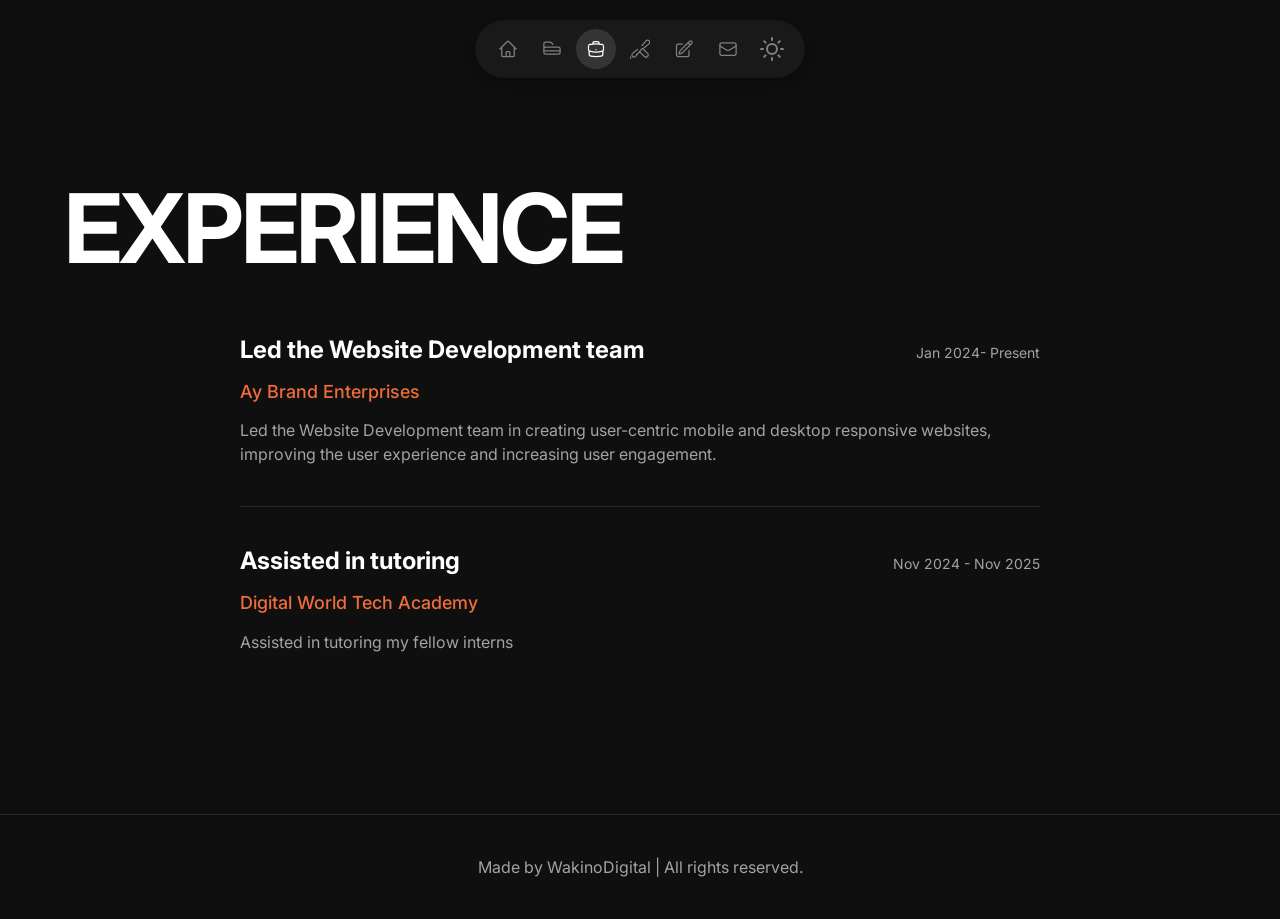
==== experience.html @ 769f35ee "version 1" ====
<!DOCTYPE html>
<html lang="en">
<head>
    <meta charset="UTF-8">
    <meta name="viewport" content="width=device-width, initial-scale=1.0">
    <title>Experience | Abdulwakeel Jimoh</title>
    <meta name="description" content="Experience of Abdulwakeel Jimoh">
    <link rel="preconnect" href="https://fonts.googleapis.com">
    <link rel="preconnect" href="https://fonts.gstatic.com" crossorigin>
    <link href="https://fonts.googleapis.com/css2?family=Inter:wght@400;500;700&display=swap" rel="stylesheet">
    <link rel="stylesheet" href="style.css">
</head>
<body>
    <!-- Preloader -->
    <div id="preloader" class="preloader">
        <div class="loader-counter" data-count="0" style="--progress: 0%">0%</div>
    </div>
    <!-- Pill Icon Navbar -->
    <header class="header">
        <nav class="nav-pill">
            <a href="index.html" class="nav-icon" aria-label="Home" title="Home">
                <svg xmlns="http://www.w3.org/2000/svg" width="20" height="20" fill="none" viewBox="0 0 24 24" stroke="currentColor" stroke-width="1.5"><path stroke-linecap="round" stroke-linejoin="round" d="m2.25 12 8.954-8.955c.44-.439 1.152-.439 1.591 0L21.75 12M4.5 9.75v10.125c0 .621.504 1.125 1.125 1.125H9.75v-4.875c0-.621.504-1.125 1.125-1.125h2.25c.621 0 1.125.504 1.125 1.125V21h4.125c.621 0 1.125-.504 1.125-1.125V9.75M8.25 21h8.25"/></svg>
            </a>
            <a href="projects.html" class="nav-icon" aria-label="Projects" title="Projects">
                <svg xmlns="http://www.w3.org/2000/svg" width="20" height="20" fill="none" viewBox="0 0 24 24" stroke="currentColor" stroke-width="1.5"><path stroke-linecap="round" stroke-linejoin="round" d="M2.25 12.75V12A2.25 2.25 0 0 1 4.5 9.75h15A2.25 2.25 0 0 1 21.75 12v.75m-8.69-6.44-2.12-2.12a1.5 1.5 0 0 0-1.061-.44H4.5A2.25 2.25 0 0 0 2.25 6v8.25m19.5 0v1.5a2.25 2.25 0 0 1-2.25 2.25h-15a2.25 2.25 0 0 1-2.25-2.25v-1.5m19.5 0h-19.5"/></svg>
            </a>
            <a href="experience.html" class="nav-icon active" aria-label="Experience" title="Experience">
                <svg xmlns="http://www.w3.org/2000/svg" width="20" height="20" fill="none" viewBox="0 0 24 24" stroke="currentColor" stroke-width="1.5"><path stroke-linecap="round" stroke-linejoin="round" d="M20.25 14.15v4.25c0 1.094-.787 2.036-1.872 2.18-2.087.277-4.216.42-6.378.42s-4.291-.143-6.378-.42c-1.085-.144-1.872-1.086-1.872-2.18v-4.25m16.5 0a2.18 2.18 0 0 0 .75-1.661V8.706c0-1.081-.768-2.015-1.837-2.175a48.114 48.114 0 0 0-3.413-.387m4.5 8.006c-.194.165-.42.295-.673.38A23.978 23.978 0 0 1 12 15.75c-2.648 0-5.195-.429-7.577-1.22a2.016 2.016 0 0 1-.673-.38m0 0A2.18 2.18 0 0 1 3 12.489V8.706c0-1.081.768-2.015 1.837-2.175a48.111 48.111 0 0 1 3.413-.387m7.5 0V5.25A2.25 2.25 0 0 0 13.5 3h-3a2.25 2.25 0 0 0-2.25 2.25v.894m7.5 0a48.667 48.667 0 0 0-7.5 0M12 12.75h.008v.008H12v-.008Z"/></svg>
            </a>
            <a href="tools.html" class="nav-icon" aria-label="Tools" title="Tools">
                <svg xmlns="http://www.w3.org/2000/svg" width="20" height="20" fill="none" viewBox="0 0 24 24" stroke="currentColor" stroke-width="1.5"><path stroke-linecap="round" stroke-linejoin="round" d="M11.42 15.17 17.25 21A2.652 2.652 0 0 0 21 17.25l-5.877-5.877M11.42 15.17l2.496-3.03c.317-.384.74-.626 1.208-.766M11.42 15.17l-4.655 5.653a2.548 2.548 0 1 1-3.586-3.586l5.654-4.654m5.65-4.65 4.654-5.654a2.548 2.548 0 1 1 3.586 3.586l-5.653 4.655m-5.65 4.65-2.496 3.03c-.317.384-.74.626-1.208.766m-7.71 5.27a2.548 2.548 0 1 1-3.586-3.586 2.548 2.548 0 0 1 3.586 3.586Z"/></svg>
            </a>
            <a href="thoughts.html" class="nav-icon" aria-label="Thoughts" title="Thoughts">
                <svg xmlns="http://www.w3.org/2000/svg" width="20" height="20" fill="none" viewBox="0 0 24 24" stroke="currentColor" stroke-width="1.5"><path stroke-linecap="round" stroke-linejoin="round" d="m16.862 4.487 1.687-1.688a1.875 1.875 0 1 1 2.652 2.652L10.582 16.07a4.5 4.5 0 0 1-1.897 1.13L6 18l.8-2.685a4.5 4.5 0 0 1 1.13-1.897l8.932-8.931Zm0 0L19.5 7.125M18 14v4.75A2.25 2.25 0 0 1 15.75 21H5.25A2.25 2.25 0 0 1 3 18.75V8.25A2.25 2.25 0 0 1 5.25 6H10"/></svg>
            </a>
            <a href="contact.html" class="nav-icon" aria-label="Contact" title="Contact">
                <svg xmlns="http://www.w3.org/2000/svg" width="20" height="20" fill="none" viewBox="0 0 24 24" stroke="currentColor" stroke-width="1.5"><path stroke-linecap="round" stroke-linejoin="round" d="M21.75 6.75v10.5a2.25 2.25 0 0 1-2.25 2.25h-15a2.25 2.25 0 0 1-2.25-2.25V6.75m19.5 0A2.25 2.25 0 0 0 19.5 4.5h-15a2.25 2.25 0 0 0-2.25 2.25m19.5 0v.243a2.25 2.25 0 0 1-1.07 1.916l-7.5 4.615a2.25 2.25 0 0 1-2.36 0L3.32 8.91a2.25 2.25 0 0 1-1.07-1.916V6.75"/></svg>
            </a>
            <button id="themeToggle" class="nav-icon theme-toggle" aria-label="Toggle Theme" style="background: transparent; border: none; cursor: pointer; padding: 0;">
                <svg id="themeIcon" xmlns="http://www.w3.org/2000/svg" width="24" height="24" viewBox="0 0 24 24" fill="none" stroke="currentColor" stroke-width="2" stroke-linecap="round" stroke-linejoin="round">
                    <circle cx="12" cy="12" r="5"></circle>
                    <line x1="12" y1="1" x2="12" y2="3"></line>
                    <line x1="12" y1="21" x2="12" y2="23"></line>
                    <line x1="4.22" y1="4.22" x2="5.64" y2="5.64"></line>
                    <line x1="18.36" y1="18.36" x2="19.78" y2="19.78"></line>
                    <line x1="1" y1="12" x2="3" y2="12"></line>
                    <line x1="21" y1="12" x2="23" y2="12"></line>
                    <line x1="4.22" y1="19.78" x2="5.64" y2="18.36"></line>
                    <line x1="18.36" y1="5.64" x2="19.78" y2="4.22"></line>
                </svg>
            </button>
        </nav>
    </header>

    <main>
        <!-- Experience Section -->
        <section id="experience" class="experience section page-top animate-on-scroll">
            <div class="container">
                <h2 class="section-title">Experience</h2>
                <div class="experience-list">
                    <div class="experience-item">
                        <div class="experience-header">
                            <h3 class="experience-role">Led the Website Development team</h3>
                            <span class="experience-date">Jan 2024- Present</span>
                        </div>
                        <h4 class="experience-company">Ay Brand Enterprises</h4>
                        <p class="experience-desc">Led the Website Development team in creating user-centric mobile and desktop responsive websites, improving the user experience and increasing user engagement.</p>
                    </div>

                    <div class="experience-item">
                        <div class="experience-header">
                            <h3 class="experience-role">Assisted in tutoring</h3>
                            <span class="experience-date">Nov 2024 - Nov 2025</span>
                        </div>
                        <h4 class="experience-company">Digital World Tech Academy</h4>
                        <p class="experience-desc">Assisted in tutoring my fellow interns</p>
                    </div>
                </div>
            </div>
        </section>
    </main>

    <footer class="footer">
        <div class="container footer-container">
            <p>Made by WakinoDigital | All rights reserved.</p>
        </div>
    </footer>

    <script src="script.js"></script>
</body>
</html>
---- style.css ----
/* 
  CSS Variables Setup
  Background: #0F0F0F
  Card Background: #F2F2F2 / #262626
  Text (Primary): var(--text-primary)FFF
  Text (Secondary): #A3A3A3
  Borders: #262626
  Button Background: #EE6D3A
*/

:root {
    --bg-color: #0F0F0F;
    --text-primary: #FFFFFF;
    --text-secondary: #A3A3A3;
    --card-bg-light: #F2F2F2;
    --card-bg-dark: #1A1A1A;
    --border-color: #262626;
    --border-hover: #333333;
    --accent-color: #EE6D3A;
    --accent-hover: #f1875c;
    --glass-bg: rgba(255, 255, 255, 0.1);
    --glass-border: rgba(255, 255, 255, 0.08);
    --stroke-color: rgba(255, 255, 255, 0.3);
    --font-sans: 'Inter', sans-serif;
    --transition: all 0.3s ease;
}

[data-theme="light"] {
    --bg-color: #FAFAFA;
    --text-primary: #111827;
    --text-secondary: #6B7280;
    --card-bg-light: #FFFFFF;
    --card-bg-dark: #FFFFFF;
    --border-color: #E5E7EB;
    --border-hover: #D1D5DB;
    --glass-bg: rgba(0, 0, 0, 0.05);
    --glass-border: rgba(0, 0, 0, 0.08);
    --stroke-color: rgba(0, 0, 0, 0.3);
}

/* Reset & Global */
* {
    margin: 0;
    padding: 0;
    box-sizing: border-box;
}

html {
    scroll-behavior: smooth;
}

body {
    background-color: var(--bg-color);
    color: var(--text-primary);
    font-family: var(--font-sans);
    line-height: 1.5;
    font-size: 16px;
    font-weight: 400;
    overflow-x: hidden;
}

h1, h2, h3, h4, h5, h6 {
    font-weight: 700;
    line-height: 1.2;
    color: var(--text-primary);
}

a {
    color: inherit;
    text-decoration: none;
    transition: var(--transition);
}

ul {
    list-style: none;
}

.container {
    max-width: 1200px;
    margin: 0 auto;
    padding: 0 24px;
}

.section {
    padding-top: 120px;
    padding-bottom: 120px;
}

.section-title {
    font-size: clamp(3rem, 8vw, 6rem);
    font-weight: 700;
    color: var(--text-primary);
    letter-spacing: -0.03em;
    line-height: 1;
    margin-bottom: 60px;
    text-transform: uppercase;
}

/* Buttons */
.btn {
    display: inline-flex;
    align-items: center;
    justify-content: center;
    padding: 12px 24px;
    border-radius: 8px;
    font-weight: 500;
    cursor: pointer;
    transition: var(--transition);
    border: none;
    font-family: var(--font-sans);
    font-size: 1rem;
}

.btn-primary {
    background-color: var(--accent-color);
    color: var(--text-primary);
}

.btn-primary:hover {
    background-color: var(--accent-hover);
}

/* Header – Pill Nav */
.header {
    position: fixed;
    top: 0;
    left: 0;
    width: 100%;
    z-index: 100;
    display: flex;
    justify-content: center;
    padding: 20px 0;
    pointer-events: none; /* Let clicks pass through to page */
}

.nav-pill {
    display: flex;
    align-items: center;
    gap: 4px;
    background-color: rgba(28, 28, 28, 0.85);
    backdrop-filter: blur(12px);
    -webkit-backdrop-filter: blur(12px);
    border: 1px solid rgba(0, 0, 0, 0.08);
    border-radius: 50px;
    padding: 8px 12px;
    pointer-events: all; /* Re-enable clicks on the pill */
    box-shadow: 0 4px 24px rgba(0, 0, 0, 0.4);
}

.nav-icon {
    display: flex;
    align-items: center;
    justify-content: center;
    width: 40px;
    height: 40px;
    border-radius: 50%;
    color: rgba(255, 255, 255, 0.45);
    transition: color 0.2s ease, background-color 0.2s ease;
    position: relative;
}

.nav-icon::after {
    content: attr(aria-label);
    position: absolute;
    top: 100%;
    left: 50%;
    transform: translateX(-50%) translateY(4px) scale(0.95);
    background-color: var(--card-bg-dark);
    color: var(--text-primary);
    font-size: 0.75rem;
    font-weight: 500;
    padding: 6px 12px;
    border-radius: 8px;
    white-space: nowrap;
    opacity: 0;
    visibility: hidden;
    transition: all 0.2s cubic-bezier(0.16, 1, 0.3, 1);
    pointer-events: none;
    border: 1px solid var(--border-color);
    box-shadow: 0 4px 12px rgba(0, 0, 0, 0.3);
    z-index: 10;
}

.nav-icon:hover::after {
    opacity: 1;
    visibility: visible;
    transform: translateX(-50%) translateY(12px) scale(1);
}

.nav-icon:hover {
    color: #FFFFFF;
    background-color: rgba(255, 255, 255, 0.1);
}

.nav-icon.active {
    color: #FFFFFF;
    background-color: rgba(255, 255, 255, 0.12);
}

/* Page Top Padding for Standalone Pages */
.page-top {
    padding-top: 180px;
}

/* Hero Section */
.hero {
    padding-top: 120px;
    padding-bottom: 0;
}

.hero-container {
    display: flex;
    align-items: stretch;
    gap: 60px;
    padding: 60px 24px;
    max-width: 1200px;
    margin: 0 auto;
}

/* Profile Card (Left) */
.profile-card {
    background: var(--text-primary);
    border-radius: 24px;
    padding: 28px;
    width: 300px;
    flex-shrink: 0;
    position: relative;
    text-align: center;
    color: var(--bg-color);
    overflow: visible;
}

.profile-deco-ring {
    position: absolute;
    top: -14px;
    left: -14px;
    width: 180px;
    height: 180px;
    border: 2.5px dashed var(--accent-color);
    border-radius: 50%;
    pointer-events: none;
    z-index: 0;
    /* Only show top-left arc */
    clip-path: polygon(0% 0%, 70% 0%, 70% 60%, 0% 60%);
}

.profile-photo-wrap {
    position: relative;
    z-index: 1;
    width: 100%;
    border-radius: 16px;
    overflow: hidden;
    margin-bottom: 20px;
    aspect-ratio: 3/4;
}

.profile-photo-wrap img {
    width: 100%;
    height: 100%;
    object-fit: cover;
    display: block;
}

.profile-name {
    font-size: 1.25rem;
    font-weight: 700;
    color: var(--bg-color);
    margin-bottom: 12px;
}

.profile-badge {
    display: inline-flex;
    align-items: center;
    justify-content: center;
    width: 40px;
    height: 40px;
    background-color: var(--accent-color);
    border-radius: 50%;
    margin: 0 auto 16px;
}

.profile-bio {
    font-size: 0.9rem;
    color: var(--bg-color);
    opacity: 0.7;
    line-height: 1.6;
    margin-bottom: 20px;
}

.profile-socials {
    display: flex;
    align-items: center;
    justify-content: center;
    gap: 16px;
}

.social-icon {
    display: flex;
    align-items: center;
    justify-content: center;
    color: var(--accent-color);
    transition: var(--transition);
}

.social-icon svg {
    width: 24px;
    height: 24px;
    transition: var(--transition);
}

.social-icon:hover {
    color: var(--accent-hover);
    transform: translateY(-3px);
}

/* Hero Right Content */
.hero-content {
    flex: 1;
    display: flex;
    flex-direction: column;
    justify-content: center;
    gap: 28px;
}

.hero-headline {
    line-height: 1;
}

.headline-solid {
    font-size: clamp(3.5rem, 8vw, 6.5rem);
    font-weight: 700;
    color: var(--text-primary);
    letter-spacing: -0.03em;
    line-height: 1;
    display: block;
}

.headline-outline {
    font-size: clamp(3.5rem, 8vw, 6.5rem);
    font-weight: 700;
    color: transparent;
    -webkit-text-stroke: 2px #444;
    letter-spacing: -0.03em;
    line-height: 1;
    display: block;
}

.hero-bio {
    font-size: 1.05rem;
    color: var(--text-secondary);
    max-width: 500px;
    line-height: 1.7;
}

/* Stats Row */
.stats-row {
    display: flex;
    gap: 48px;
    align-items: flex-start;
}


.stat-num {
    font-size: 3rem;
    font-weight: 700;
    color: var(--text-primary);
    line-height: 1;
    margin-bottom: 8px;
}

.stat-lbl {
    font-size: 0.75rem;
    color: var(--text-secondary);
    letter-spacing: 0.08em;
    text-transform: uppercase;
    line-height: 1.4;
}

/* Premium Tools Showcase (Home Page) */
.premium-tools {
    background-color: var(--bg-color);
    border-top: 1px solid var(--border-color);
    padding: 80px 0;
}

.premium-tools-container {
    display: grid;
    grid-template-columns: auto 1fr;
    gap: 60px;
    align-items: start;
}

.premium-tools-heading {
    line-height: 1;
    user-select: none;
}

.premium-label {
    font-size: clamp(3rem, 8vw, 6rem);
    font-weight: 700;
    color: var(--text-primary);
    letter-spacing: -0.03em;
    line-height: 1;
}

.tools-label {
    font-size: clamp(3rem, 8vw, 6rem);
    font-weight: 700;
    color: transparent;
    -webkit-text-stroke: 2px #333;
    letter-spacing: -0.03em;
    line-height: 1;
}

.premium-tools-grid {
    display: grid;
    grid-template-columns: repeat(2, 1fr);
    gap: 16px;
    align-content: start;
}

/* Projects */
.projects-grid {
    display: flex;
    flex-direction: column;
    gap: 60px;
}

.project-card {
    display: grid;
    grid-template-columns: 1fr 1fr;
    gap: 40px;
    background-color: var(--card-bg-dark);
    border: 1px solid var(--border-color);
    border-radius: 24px;
    overflow: hidden;
    transition: var(--transition);
}

.project-card:hover {
    border-color: var(--border-hover);
    transform: translateY(-5px);
}

.project-image {
    width: 100%;
    height: 100%;
    min-height: 320px;
}

.project-image img {
    width: 100%;
    height: 100%;
    object-fit: cover;
    display: block;
}

.project-info {
    padding: 60px 40px;
    display: flex;
    flex-direction: column;
    justify-content: center;
}

.project-title {
    font-size: 2rem;
    margin-bottom: 24px;
}

.project-desc {
    color: var(--text-secondary);
    font-size: 1.125rem;
}

/* Experience */
.experience-list {
    max-width: 800px;
    margin: 0 auto;
    display: flex;
    flex-direction: column;
    gap: 40px;
}

.experience-item {
    border-bottom: 1px solid var(--border-color);
    padding-bottom: 40px;
}

.experience-item:last-child {
    border-bottom: none;
}

.experience-header {
    display: flex;
    justify-content: space-between;
    align-items: baseline;
    margin-bottom: 16px;
}

.experience-role {
    font-size: 1.5rem;
}

.experience-date {
    color: var(--text-secondary);
    font-size: 0.875rem;
}

.experience-company {
    color: var(--accent-color);
    font-size: 1.125rem;
    margin-bottom: 16px;
    font-weight: 500;
}

.experience-desc {
    color: var(--text-secondary);
}

/* Tools */
.tools-grid {
    display: grid;
    grid-template-columns: repeat(3, 1fr);
    gap: 24px;
}

.tool-card {
    background-color: var(--card-bg-dark);
    border: 1px solid var(--border-color);
    padding: 28px 32px;
    border-radius: 16px;
    display: flex;
    align-items: center;
    gap: 20px;
    transition: var(--transition);
}

.tool-card:hover {
    border-color: var(--border-hover);
    transform: translateY(-5px);
}

.tool-icon {
    display: flex;
    align-items: center;
    justify-content: center;
    width: 56px;
    height: 56px;
    background-color: var(--bg-color);
    border: 1px solid var(--border-color);
    border-radius: 12px;
    flex-shrink: 0;
}

.tool-icon i {
    font-size: 2rem;
    line-height: 1;
}

.tool-icon--chatgpt {
    color: #10a37f;
}

.tool-name {
    font-size: 1.125rem;
    margin-bottom: 4px;
}

.tool-desc {
    color: var(--text-secondary);
    font-size: 0.875rem;
}

/* Blog */
.blog-list {
    display: flex;
    flex-direction: column;
    gap: 24px;
}

.blog-card {
    display: block;
    background-color: var(--card-bg-dark);
    border: 1px solid var(--border-color);
    padding: 40px;
    border-radius: 16px;
    transition: var(--transition);
}

.blog-card:hover {
    border-color: var(--border-hover);
    transform: translateX(10px);
}

.blog-meta {
    display: flex;
    gap: 16px;
    color: var(--accent-color);
    font-size: 0.875rem;
    margin-bottom: 16px;
}

.blog-title {
    font-size: 1.5rem;
    margin-bottom: 16px;
}

.blog-desc {
    color: var(--text-secondary);
}

/* Contact */
.contact-grid {
    display: grid;
    grid-template-columns: 1fr 1.5fr;
    gap: 60px;
    margin-top: 60px;
}

.contact-info {
    display: flex;
    flex-direction: column;
    gap: 32px;
    background-color: var(--card-bg-dark);
    padding: 40px;
    border-radius: 24px;
    border: 1px solid var(--border-color);
}

.info-item h3, .info-socials h3 {
    font-size: 1rem;
    color: var(--text-secondary);
    margin-bottom: 8px;
    font-weight: 500;
    text-transform: uppercase;
    letter-spacing: 0.05em;
}

.info-item p {
    font-size: 1.125rem;
    line-height: 1.6;
    color: var(--text-primary);
}

.info-item a {
    color: var(--text-primary);
    transition: var(--transition);
}

.info-item a:hover {
    color: var(--accent-color);
}

.info-socials .social-links {
    display: flex;
    gap: 16px;
}

.contact-form {
    background-color: var(--card-bg-dark);
    padding: 40px;
    border-radius: 24px;
    border: 1px solid var(--border-color);
}

.form-status-message {
    margin-top: 16px;
    padding: 12px 16px;
    border-radius: 8px;
    font-size: 0.95rem;
    font-weight: 500;
    display: none;
    text-align: center;
}

.form-status-message.success {
    display: block;
    background-color: rgba(34, 197, 94, 0.1);
    color: #4ade80;
    border: 1px solid rgba(34, 197, 94, 0.2);
}

.form-status-message.error {
    display: block;
    background-color: rgba(239, 68, 68, 0.1);
    color: #f87171;
    border: 1px solid rgba(239, 68, 68, 0.2);
}

.form-group {
    margin-bottom: 24px;
}

.form-group label {
    display: block;
    margin-bottom: 8px;
    font-weight: 500;
}

.form-group input,
.form-group select,
.form-group textarea {
    width: 100%;
    background-color: var(--bg-color);
    border: 1px solid var(--border-color);
    border-radius: 8px;
    padding: 16px;
    color: var(--text-primary);
    font-family: var(--font-sans);
    font-size: 1rem;
    transition: var(--transition);
}

.form-group input:focus,
.form-group select:focus,
.form-group textarea:focus {
    outline: none;
    border-color: var(--accent-color);
}

.submit-btn {
    width: 100%;
    padding: 16px;
    font-size: 1.125rem;
}

/* Footer */
.footer {
    border-top: 1px solid var(--border-color);
    padding: 40px 0;
    text-align: center;
    color: var(--text-secondary);
}

/* Animations */
.animate-on-scroll {
    opacity: 0;
    transform: translateY(20px);
    transition: opacity 0.6s ease-out, transform 0.6s ease-out;
}

.animate-on-scroll.is-visible {
    opacity: 1;
    transform: translateY(0);
}

/* Preloader */
.preloader {
    position: fixed;
    top: 0;
    left: 0;
    width: 100vw;
    height: 100vh;
    background-color: var(--bg-color);
    display: flex;
    align-items: center;
    justify-content: center;
    z-index: 9999;
    /* Smooth curtain slide up */
    transition: transform 1.2s cubic-bezier(0.77, 0, 0.175, 1);
}

.preloader-hidden {
    transform: translateY(-100%);
}

.loader-counter {
    font-size: clamp(1.5rem, 4vw, 2.5rem);
    font-weight: 700;
    color: transparent;
    -webkit-text-stroke: 1px var(--stroke-color);
    position: relative;
    letter-spacing: -0.02em;
    font-family: 'Inter', sans-serif;
    /* Smoothly fade out the text as curtain lifts */
    transition: opacity 0.4s ease-out;
}

.preloader-hidden .loader-counter {
    opacity: 0;
}

/* Fill effect over the stroke */
.loader-counter::before {
    content: attr(data-count) '%';
    position: absolute;
    left: 0;
    top: 0;
    color: var(--text-primary);
    -webkit-text-stroke: 0px;
    width: var(--progress, 0%);
    overflow: hidden;
    white-space: nowrap;
    /* Match the font styles exactly */
    font-size: inherit;
    font-weight: inherit;
    letter-spacing: inherit;
    line-height: inherit;
}

/* Layout Utilities */
/* Responsive */
@media (max-width: 992px) {
    .hero-container {
        flex-direction: column;
    }

    .profile-card {
        width: 100%;
        max-width: 360px;
        margin: 0 auto;
    }

    .hero-content {
        align-items: center;
        text-align: center;
    }

    .hero-bio {
        margin: 0 auto;
    }

    .project-card {
        grid-template-columns: 1fr;
    }

    .project-image {
        min-height: 300px;
    }
}

@media (max-width: 768px) {
    .nav {
        display: none;
    }

    .headline-solid,
    .headline-outline {
        font-size: 2.8rem;
    }

    .stats-row {
        gap: 24px;
    }

    .stat-num {
        font-size: 2.2rem;
    }

    .premium-tools-container {
        grid-template-columns: 1fr;
        gap: 32px;
    }

    .premium-tools-grid {
        grid-template-columns: 1fr;
    }

    .tools-grid {
        grid-template-columns: 1fr;
    }
    
    .experience-header {
        flex-direction: column;
        gap: 8px;
    }

    .contact-grid {
        grid-template-columns: 1fr;
        gap: 40px;
    }
}
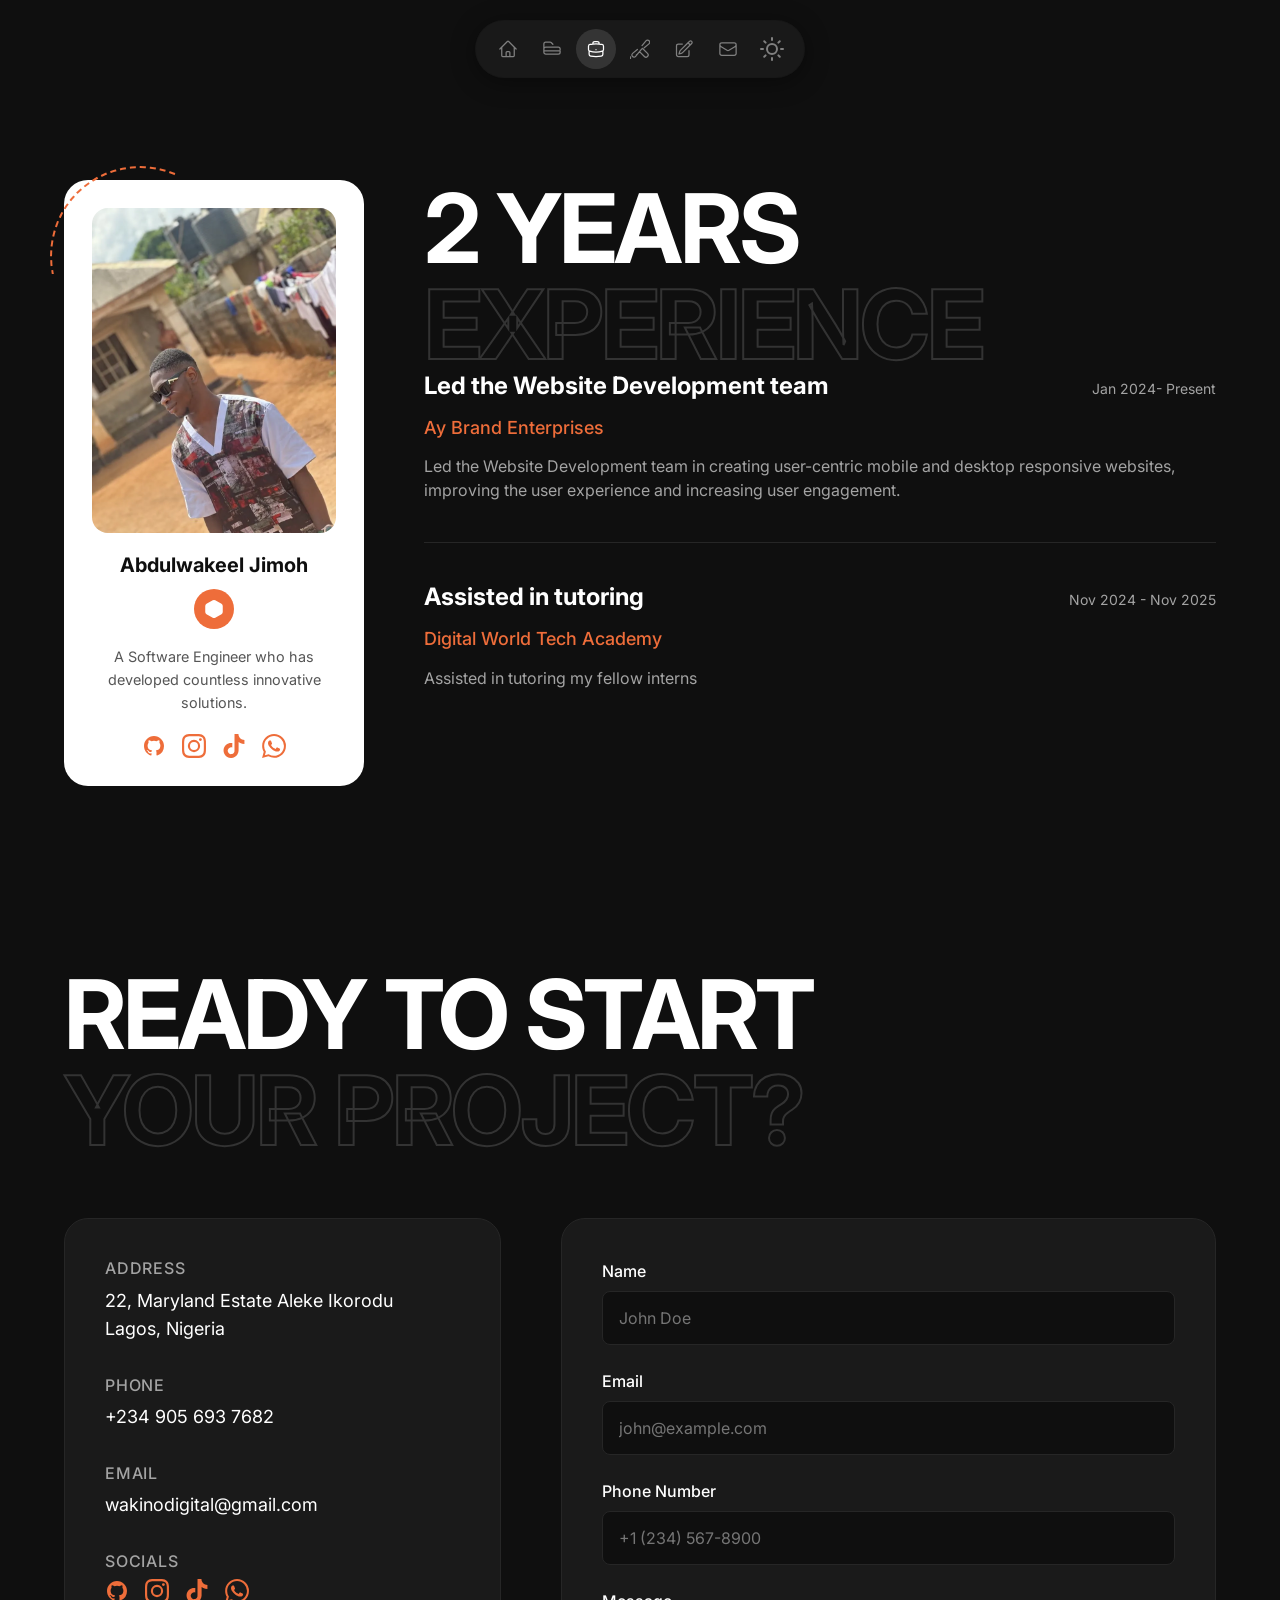
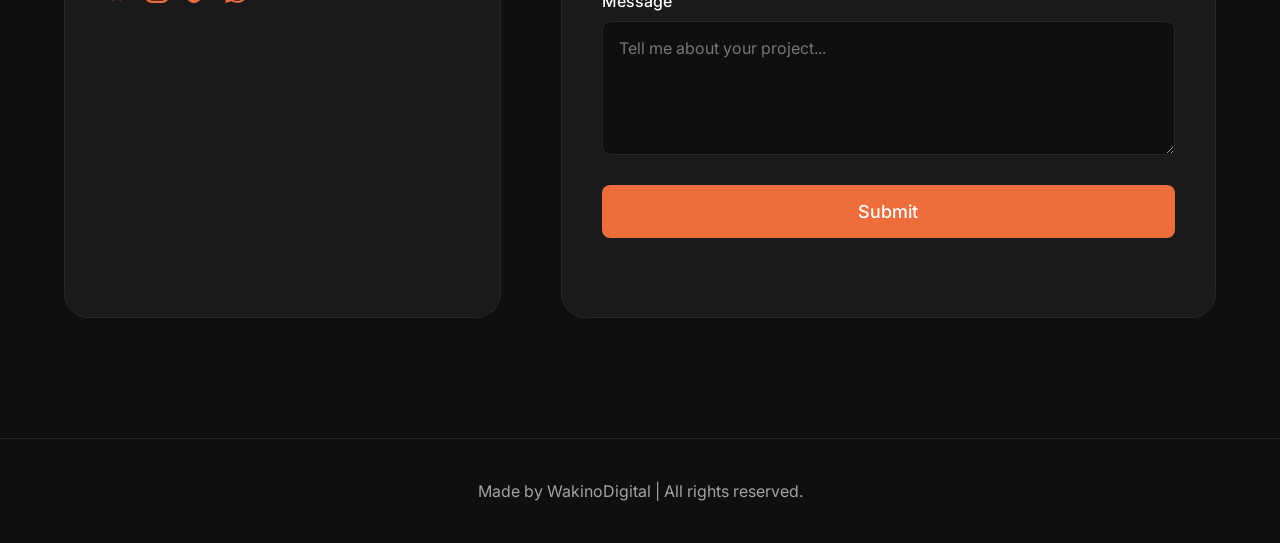
==== commit 348cd7fc: "refactor: implement consistent subpage layout with sidebar and update blog component structure" ====
--- a/experience.html
+++ b/experience.html
@@ -33,7 +33,7 @@
             <a href="thoughts.html" class="nav-icon" aria-label="Thoughts" title="Thoughts">
                 <svg xmlns="http://www.w3.org/2000/svg" width="20" height="20" fill="none" viewBox="0 0 24 24" stroke="currentColor" stroke-width="1.5"><path stroke-linecap="round" stroke-linejoin="round" d="m16.862 4.487 1.687-1.688a1.875 1.875 0 1 1 2.652 2.652L10.582 16.07a4.5 4.5 0 0 1-1.897 1.13L6 18l.8-2.685a4.5 4.5 0 0 1 1.13-1.897l8.932-8.931Zm0 0L19.5 7.125M18 14v4.75A2.25 2.25 0 0 1 15.75 21H5.25A2.25 2.25 0 0 1 3 18.75V8.25A2.25 2.25 0 0 1 5.25 6H10"/></svg>
             </a>
-            <a href="contact.html" class="nav-icon" aria-label="Contact" title="Contact">
+            <a href="#contact" class="nav-icon" aria-label="Contact" title="Contact">
                 <svg xmlns="http://www.w3.org/2000/svg" width="20" height="20" fill="none" viewBox="0 0 24 24" stroke="currentColor" stroke-width="1.5"><path stroke-linecap="round" stroke-linejoin="round" d="M21.75 6.75v10.5a2.25 2.25 0 0 1-2.25 2.25h-15a2.25 2.25 0 0 1-2.25-2.25V6.75m19.5 0A2.25 2.25 0 0 0 19.5 4.5h-15a2.25 2.25 0 0 0-2.25 2.25m19.5 0v.243a2.25 2.25 0 0 1-1.07 1.916l-7.5 4.615a2.25 2.25 0 0 1-2.36 0L3.32 8.91a2.25 2.25 0 0 1-1.07-1.916V6.75"/></svg>
             </a>
             <button id="themeToggle" class="nav-icon theme-toggle" aria-label="Toggle Theme" style="background: transparent; border: none; cursor: pointer; padding: 0;">
@@ -55,9 +55,32 @@
     <main>
         <!-- Experience Section -->
         <section id="experience" class="experience section page-top animate-on-scroll">
-            <div class="container">
-                <h2 class="section-title">Experience</h2>
-                <div class="experience-list">
+            <div class="subpage-layout">
+                <!-- Profile Card Sidebar -->
+                <div class="profile-card">
+                    <div class="profile-deco-ring"></div>
+                    <div class="profile-photo-wrap">
+                        <img src="image/profile pix.webp" alt="Abdulwakeel Jimoh">
+                    </div>
+                    <h2 class="profile-name">Abdulwakeel Jimoh</h2>
+                    <div class="profile-badge">
+                        <svg xmlns="http://www.w3.org/2000/svg" viewBox="0 0 24 24" fill="white" width="20" height="20"><path d="M13.5 1.515a3 3 0 0 0-3 0L3 5.845a3 3 0 0 0-1.5 2.598v7.114A3 3 0 0 0 3 18.155l7.5 4.33a3 3 0 0 0 3 0l7.5-4.33a3 3 0 0 0 1.5-2.598V8.443a3 3 0 0 0-1.5-2.598l-7.5-4.33Z"/></svg>
+                    </div>
+                    <p class="profile-bio">A Software Engineer who has developed countless innovative solutions.</p>
+                    <div class="profile-socials">
+                        <a href="https://github.com/abdulwakeel-cloud" target="_blank" class="social-icon" aria-label="GitHub"><svg xmlns="http://www.w3.org/2000/svg" width="18" height="18" viewBox="0 0 24 24" fill="currentColor"><path d="M12 2C6.477 2 2 6.484 2 12.017c0 4.425 2.865 8.18 6.839 9.504.5.092.682-.217.682-.483 0-.237-.008-.868-.013-1.703-2.782.605-3.369-1.343-3.369-1.343-.454-1.158-1.11-1.466-1.11-1.466-.908-.62.069-.608.069-.608 1.003.07 1.531 1.032 1.531 1.032.892 1.53 2.341 1.088 2.91.832.092-.647.35-1.088.636-1.338-2.22-.253-4.555-1.113-4.555-4.951 0-1.093.39-1.988 1.029-2.688-.103-.253-.446-1.272.098-2.65 0 0 .84-.27 2.75 1.026A9.564 9.564 0 0 1 12 6.844a9.59 9.59 0 0 1 2.504.337c1.909-1.296 2.747-1.027 2.747-1.027.546 1.379.202 2.398.1 2.651.64.7 1.028 1.595 1.028 2.688 0 3.848-2.339 4.695-4.566 4.943.359.309.678.92.678 1.855 0 1.338-.012 2.419-.012 2.747 0 .268.18.58.688.482A10.02 10.02 0 0 0 22 12.017C22 6.484 17.522 2 12 2Z"/></svg></a>
+                        <a href="https://www.instagram.com/wakinodigital" target="_blank" class="social-icon" aria-label="Instagram"><svg xmlns="http://www.w3.org/2000/svg" width="18" height="18" viewBox="0 0 24 24" fill="currentColor"><path d="M12 2.163c3.204 0 3.584.012 4.85.07 3.252.148 4.771 1.691 4.919 4.919.058 1.265.069 1.645.069 4.849 0 3.205-.012 3.584-.069 4.849-.149 3.225-1.664 4.771-4.919 4.919-1.266.058-1.644.07-4.85.07-3.204 0-3.584-.012-4.849-.07-3.26-.149-4.771-1.699-4.919-4.92-.058-1.265-.07-1.644-.07-4.849 0-3.204.013-3.583.07-4.849.149-3.227 1.664-4.771 4.919-4.919 1.266-.057 1.645-.069 4.849-.069ZM12 0C8.741 0 8.333.014 7.053.072 2.695.272.273 2.69.073 7.052.014 8.333 0 8.741 0 12c0 3.259.014 3.668.072 4.948.2 4.358 2.618 6.78 6.98 6.98C8.333 23.986 8.741 24 12 24c3.259 0 3.668-.014 4.948-.072 4.354-.2 6.782-2.618 6.979-6.98.059-1.28.073-1.689.073-4.948 0-3.259-.014-3.667-.072-4.947-.196-4.354-2.617-6.78-6.979-6.98C15.668.014 15.259 0 12 0Zm0 5.838a6.162 6.162 0 1 0 0 12.324 6.162 6.162 0 0 0 0-12.324ZM12 16a4 4 0 1 1 0-8 4 4 0 0 1 0 8Zm6.406-11.845a1.44 1.44 0 1 0 0 2.881 1.44 1.44 0 0 0 0-2.881Z"/></svg></a>
+                        <a href="https://tiktok.com" target="_blank" class="social-icon" aria-label="TikTok"><svg xmlns="http://www.w3.org/2000/svg" width="18" height="18" viewBox="0 0 24 24" fill="currentColor"><path d="M12.525.02c1.31-.02 2.61-.01 3.91-.02.08 1.53.63 3.09 1.75 4.17 1.12 1.11 2.7 1.62 4.24 1.79v4.03c-1.44-.05-2.89-.35-4.2-.97-.57-.26-1.1-.59-1.62-.93-.01 2.92.01 5.84-.02 8.75-.08 1.4-.54 2.79-1.35 3.94-1.31 1.92-3.58 3.17-5.91 3.21-1.43.08-2.86-.31-4.08-1.03-2.02-1.19-3.44-3.37-3.65-5.71-.02-.5-.03-1-.01-1.49.18-1.9 1.12-3.72 2.58-4.96 1.66-1.44 3.98-2.13 6.15-1.72.02 1.48-.04 2.96-.04 4.44-.99-.32-2.15-.23-3.02.37-.63.41-1.11 1.04-1.36 1.75-.21.51-.15 1.07-.14 1.61.24 1.64 1.82 3.02 3.5 2.87 1.12-.01 2.19-.66 2.77-1.61.19-.33.4-.67.41-1.06.1-1.79.06-3.57.07-5.36.01-4.03-.01-8.05.02-12.07z"/></svg></a>
+                        <a href="https://wa.me/2349056937682" target="_blank" class="social-icon" aria-label="WhatsApp"><svg xmlns="http://www.w3.org/2000/svg" width="18" height="18" viewBox="0 0 24 24" fill="currentColor"><path d="M17.472 14.382c-.297-.149-1.758-.867-2.03-.967-.273-.099-.471-.148-.67.15-.197.297-.767.966-.94 1.164-.173.199-.347.223-.644.075-.297-.15-1.255-.463-2.39-1.475-.883-.788-1.48-1.761-1.653-2.059-.173-.297-.018-.458.13-.606.134-.133.298-.347.446-.52.149-.174.198-.298.298-.497.099-.198.05-.371-.025-.52-.075-.149-.669-1.612-.916-2.207-.242-.579-.487-.5-.669-.51-.173-.008-.371-.01-.57-.01-.198 0-.52.074-.792.372-.272.297-1.04 1.016-1.04 2.479 0 1.462 1.065 2.875 1.213 3.074.149.198 2.096 3.2 5.077 4.487.709.306 1.262.489 1.694.625.712.227 1.36.195 1.871.118.571-.085 1.758-.719 2.006-1.413.248-.694.248-1.289.173-1.413-.074-.124-.272-.198-.57-.347m-5.421 7.403h-.004a9.87 9.87 0 01-5.031-1.378l-.361-.214-3.741.982.998-3.648-.235-.374a9.86 9.86 0 01-1.51-5.26c.001-5.45 4.436-9.884 9.888-9.884 2.64 0 5.122 1.03 6.988 2.898a9.825 9.825 0 012.893 6.994c-.003 5.45-4.437 9.884-9.885 9.884m8.413-18.297A11.815 11.815 0 0012.05 0C5.495 0 .16 5.335.157 11.892c0 2.096.547 4.142 1.588 5.945L.057 24l6.305-1.654a11.882 11.882 0 005.683 1.448h.005c6.554 0 11.89-5.335 11.893-11.893a11.821 11.821 0 00-3.48-8.413Z"/></svg></a>
+                    </div>
+                </div>
+                <!-- Content Area -->
+                <div class="subpage-content">
+                    <div class="premium-tools-heading">
+                        <h2 class="premium-label">2 YEARS</h2>
+                        <h2 class="tools-label">EXPERIENCE</h2>
+                    </div>
+                    <div class="experience-list">
                     <div class="experience-item">
                         <div class="experience-header">
                             <h3 class="experience-role">Led the Website Development team</h3>
@@ -76,6 +99,77 @@
                         <p class="experience-desc">Assisted in tutoring my fellow interns</p>
                     </div>
                 </div>
+                </div>
+                </div>
+            </div>
+        </section>
+        <!-- Contact Section -->
+        <section id="contact" class="contact section animate-on-scroll">
+            <div class="container">
+                <div class="premium-tools-heading">
+                    <h2 class="premium-label">READY TO START</h2>
+                    <h2 class="tools-label">YOUR PROJECT?</h2>
+                </div>
+                <div class="contact-grid">
+                    <!-- Left: Contact Info -->
+                    <div class="contact-info">
+                        <div class="info-item">
+                            <h3>Address</h3>
+                            <p>22, Maryland Estate Aleke Ikorodu<br>Lagos, Nigeria</p>
+                        </div>
+                        <div class="info-item">
+                            <h3>Phone</h3>
+                            <p><a href="tel:+2349056937682">+234 905 693 7682</a></p>
+                        </div>
+                        <div class="info-item">
+                            <h3>Email</h3>
+                            <p><a href="mailto:wakinodigital@gmail.com">wakinodigital@gmail.com</a></p>
+                        </div>
+                        <div class="info-socials">
+                            <h3>Socials</h3>
+                            <div class="social-links">
+                                <a href="https://github.com/abdulwakeel-cloud" target="_blank" class="social-icon" aria-label="GitHub">
+                                    <svg xmlns="http://www.w3.org/2000/svg" width="24" height="24" viewBox="0 0 24 24" fill="currentColor"><path d="M12 2C6.477 2 2 6.484 2 12.017c0 4.425 2.865 8.18 6.839 9.504.5.092.682-.217.682-.483 0-.237-.008-.868-.013-1.703-2.782.605-3.369-1.343-3.369-1.343-.454-1.158-1.11-1.466-1.11-1.466-.908-.62.069-.608.069-.608 1.003.07 1.531 1.032 1.531 1.032.892 1.53 2.341 1.088 2.91.832.092-.647.35-1.088.636-1.338-2.22-.253-4.555-1.113-4.555-4.951 0-1.093.39-1.988 1.029-2.688-.103-.253-.446-1.272.098-2.65 0 0 .84-.27 2.75 1.026A9.564 9.564 0 0 1 12 6.844a9.59 9.59 0 0 1 2.504.337c1.909-1.296 2.747-1.027 2.747-1.027.546 1.379.202 2.398.1 2.651.64.7 1.028 1.595 1.028 2.688 0 3.848-2.339 4.695-4.566 4.943.359.309.678.92.678 1.855 0 1.338-.012 2.419-.012 2.747 0 .268.18.58.688.482A10.02 10.02 0 0 0 22 12.017C22 6.484 17.522 2 12 2Z"/></svg>
+                                </a>
+                                <a href="https://www.instagram.com/wakinodigital?utm_source=qr&igsh=MTl4b3BydXZkMTZhMQ==" target="_blank" class="social-icon" aria-label="Instagram">
+                                    <svg xmlns="http://www.w3.org/2000/svg" width="24" height="24" viewBox="0 0 24 24" fill="currentColor"><path d="M12 2.163c3.204 0 3.584.012 4.85.07 3.252.148 4.771 1.691 4.919 4.919.058 1.265.069 1.645.069 4.849 0 3.205-.012 3.584-.069 4.849-.149 3.225-1.664 4.771-4.919 4.919-1.266.058-1.644.07-4.85.07-3.204 0-3.584-.012-4.849-.07-3.26-.149-4.771-1.699-4.919-4.92-.058-1.265-.07-1.644-.07-4.849 0-3.204.013-3.583.07-4.849.149-3.227 1.664-4.771 4.919-4.919 1.266-.057 1.645-.069 4.849-.069ZM12 0C8.741 0 8.333.014 7.053.072 2.695.272.273 2.69.073 7.052.014 8.333 0 8.741 0 12c0 3.259.014 3.668.072 4.948.2 4.358 2.618 6.78 6.98 6.98C8.333 23.986 8.741 24 12 24c3.259 0 3.668-.014 4.948-.072 4.354-.2 6.782-2.618 6.979-6.98.059-1.28.073-1.689.073-4.948 0-3.259-.014-3.667-.072-4.947-.196-4.354-2.617-6.78-6.979-6.98C15.668.014 15.259 0 12 0Zm0 5.838a6.162 6.162 0 1 0 0 12.324 6.162 6.162 0 0 0 0-12.324ZM12 16a4 4 0 1 1 0-8 4 4 0 0 1 0 8Zm6.406-11.845a1.44 1.44 0 1 0 0 2.881 1.44 1.44 0 0 0 0-2.881Z"/></svg>
+                                </a>
+                                <a href="https://tiktok.com" target="_blank" class="social-icon" aria-label="TikTok">
+                                    <svg xmlns="http://www.w3.org/2000/svg" width="24" height="24" viewBox="0 0 24 24" fill="currentColor"><path d="M12.525.02c1.31-.02 2.61-.01 3.91-.02.08 1.53.63 3.09 1.75 4.17 1.12 1.11 2.7 1.62 4.24 1.79v4.03c-1.44-.05-2.89-.35-4.2-.97-.57-.26-1.1-.59-1.62-.93-.01 2.92.01 5.84-.02 8.75-.08 1.4-.54 2.79-1.35 3.94-1.31 1.92-3.58 3.17-5.91 3.21-1.43.08-2.86-.31-4.08-1.03-2.02-1.19-3.44-3.37-3.65-5.71-.02-.5-.03-1-.01-1.49.18-1.9 1.12-3.72 2.58-4.96 1.66-1.44 3.98-2.13 6.15-1.72.02 1.48-.04 2.96-.04 4.44-.99-.32-2.15-.23-3.02.37-.63.41-1.11 1.04-1.36 1.75-.21.51-.15 1.07-.14 1.61.24 1.64 1.82 3.02 3.5 2.87 1.12-.01 2.19-.66 2.77-1.61.19-.33.4-.67.41-1.06.1-1.79.06-3.57.07-5.36.01-4.03-.01-8.05.02-12.07z"/></svg>
+                                </a>
+                                <a href="https://wa.me/2349056937682" target="_blank" class="social-icon" aria-label="WhatsApp">
+                                    <svg xmlns="http://www.w3.org/2000/svg" width="24" height="24" viewBox="0 0 24 24" fill="currentColor"><path d="M17.472 14.382c-.297-.149-1.758-.867-2.03-.967-.273-.099-.471-.148-.67.15-.197.297-.767.966-.94 1.164-.173.199-.347.223-.644.075-.297-.15-1.255-.463-2.39-1.475-.883-.788-1.48-1.761-1.653-2.059-.173-.297-.018-.458.13-.606.134-.133.298-.347.446-.52.149-.174.198-.298.298-.497.099-.198.05-.371-.025-.52-.075-.149-.669-1.612-.916-2.207-.242-.579-.487-.5-.669-.51-.173-.008-.371-.01-.57-.01-.198 0-.52.074-.792.372-.272.297-1.04 1.016-1.04 2.479 0 1.462 1.065 2.875 1.213 3.074.149.198 2.096 3.2 5.077 4.487.709.306 1.262.489 1.694.625.712.227 1.36.195 1.871.118.571-.085 1.758-.719 2.006-1.413.248-.694.248-1.289.173-1.413-.074-.124-.272-.198-.57-.347m-5.421 7.403h-.004a9.87 9.87 0 01-5.031-1.378l-.361-.214-3.741.982.998-3.648-.235-.374a9.86 9.86 0 01-1.51-5.26c.001-5.45 4.436-9.884 9.888-9.884 2.64 0 5.122 1.03 6.988 2.898a9.825 9.825 0 012.893 6.994c-.003 5.45-4.437 9.884-9.885 9.884m8.413-18.297A11.815 11.815 0 0012.05 0C5.495 0 .16 5.335.157 11.892c0 2.096.547 4.142 1.588 5.945L.057 24l6.305-1.654a11.882 11.882 0 005.683 1.448h.005c6.554 0 11.89-5.335 11.893-11.893a11.821 11.821 0 00-3.48-8.413Z"/></svg>
+                                </a>
+                            </div>
+                        </div>
+                        <div class="info-map" style="margin-top: auto; padding-top: 16px;">
+                            <iframe src="https://www.google.com/maps/embed?pb=!1m18!1m12!1m3!1d126844.06230489956!2d3.2704257176189955!3d6.540131435216335!2m3!1f0!2f0!3f0!3m2!1i1024!2i768!4f13.1!3m3!1m2!1s0x103b8b285ee45cb5%3A0x17c91979b009f485!2sLagos%2C%20Nigeria!5e0!3m2!1sen!2sus!4v1714013444000!5m2!1sen!2sus" width="100%" height="220" style="border:0; border-radius: 16px; " allowfullscreen="" loading="lazy" referrerpolicy="no-referrer-when-downgrade"></iframe>
+                        </div>
+                    </div>
+
+                    <!-- Right: Form -->
+                    <form class="contact-form" id="contactForm">
+                        <input type="hidden" name="access_key" value="2afd1843-33f7-4199-8d02-dc046afd8df4">
+                        <div class="form-group">
+                            <label for="name">Name</label>
+                            <input type="text" id="name" name="name" placeholder="John Doe" required>
+                        </div>
+                        <div class="form-group">
+                            <label for="email">Email</label>
+                            <input type="email" id="email" name="email" placeholder="john@example.com" required>
+                        </div>
+                        <div class="form-group">
+                            <label for="phone">Phone Number</label>
+                            <input type="tel" id="phone" name="phone" placeholder="+1 (234) 567-8900" required>
+                        </div>
+                        <div class="form-group">
+                            <label for="message">Message</label>
+                            <textarea id="message" name="message" rows="5" placeholder="Tell me about your project..." required></textarea>
+                        </div>
+                        <button type="submit" class="btn btn-primary submit-btn">Submit</button>
+                        <div id="form-status" class="form-status-message"></div>
+                    </form>
+                </div>
             </div>
         </section>
     </main>
--- a/style.css
+++ b/style.css
@@ -199,7 +199,28 @@
 
 /* Page Top Padding for Standalone Pages */
 .page-top {
-    padding-top: 180px;
+    padding-top: 120px;
+    padding-bottom: 0;
+}
+
+/* Subpage Two-Column Layout (Profile Sidebar + Content) */
+.subpage-layout {
+    display: flex;
+    align-items: flex-start;
+    gap: 60px;
+    padding: 60px 24px;
+    max-width: 1200px;
+    margin: 0 auto;
+}
+
+.subpage-layout .profile-card {
+    position: sticky;
+    top: 100px;
+}
+
+.subpage-content {
+    flex: 1;
+    min-width: 0;
 }
 
 /* Hero Section */
@@ -578,6 +599,19 @@
     gap: 24px;
 }
 
+/* Blog Entry: wraps card + content as one unified block */
+.blog-entry {
+    background-color: var(--card-bg-dark);
+    border: 1px solid var(--border-color);
+    border-radius: 16px;
+    transition: var(--transition);
+    overflow: hidden;
+}
+
+.blog-entry:hover {
+    border-color: var(--border-hover);
+}
+
 .blog-card {
     display: block;
     background-color: var(--card-bg-dark);
@@ -587,9 +621,20 @@
     transition: var(--transition);
 }
 
+/* When blog-card is inside a blog-entry, remove its own border/radius */
+.blog-entry .blog-card {
+    border: none;
+    border-radius: 0;
+    background: transparent;
+}
+
 .blog-card:hover {
     border-color: var(--border-hover);
     transform: translateX(10px);
+}
+
+.blog-entry .blog-card:hover {
+    transform: none;
 }
 
 .blog-meta {
@@ -607,6 +652,79 @@
 
 .blog-desc {
     color: var(--text-secondary);
+}
+
+.blog-btn {
+    background: none;
+    border: none;
+    cursor: pointer;
+    text-align: left;
+    width: 100%;
+    padding: 40px;
+}
+
+.blog-entry .blog-btn {
+    border: none;
+    border-radius: 0;
+    background: transparent;
+}
+
+.read-more {
+    display: inline-block;
+    color: var(--accent-color);
+    font-size: 0.875rem;
+    margin-top: 16px;
+    font-weight: 500;
+    transition: var(--transition);
+}
+
+.blog-btn:hover .read-more {
+    color: var(--accent-hover);
+}
+
+.blog-content {
+    background-color: var(--card-bg-dark);
+    border: 1px solid var(--border-color);
+    border-top: none;
+    padding: 0 40px 40px 40px;
+    border-radius: 0 0 16px 16px;
+    overflow: hidden;
+    transition: max-height 0.3s ease, opacity 0.3s ease, padding 0.3s ease;
+    color: var(--text-secondary);
+    line-height: 1.8;
+    margin-bottom: 24px;
+}
+
+/* When blog-content is inside a blog-entry, remove its own border */
+.blog-entry .blog-content {
+    border: none;
+    border-radius: 0;
+    background: transparent;
+    margin-bottom: 0;
+}
+
+.blog-content h4 {
+    color: var(--text-primary);
+    margin-top: 24px;
+    margin-bottom: 12px;
+    font-size: 1.1rem;
+}
+
+.blog-content p {
+    margin-bottom: 12px;
+}
+
+.blog-content.hidden {
+    max-height: 0;
+    opacity: 0;
+    padding: 0 40px;
+    overflow: hidden;
+}
+
+.blog-content.expanded {
+    max-height: 1000px;
+    opacity: 1;
+    padding: 40px;
 }
 
 /* Contact */
@@ -801,7 +919,8 @@
 /* Layout Utilities */
 /* Responsive */
 @media (max-width: 992px) {
-    .hero-container {
+    .hero-container,
+    .subpage-layout {
         flex-direction: column;
     }
 
@@ -811,6 +930,10 @@
         margin: 0 auto;
     }
 
+    .subpage-layout .profile-card {
+        position: static;
+    }
+
     .hero-content {
         align-items: center;
         text-align: center;
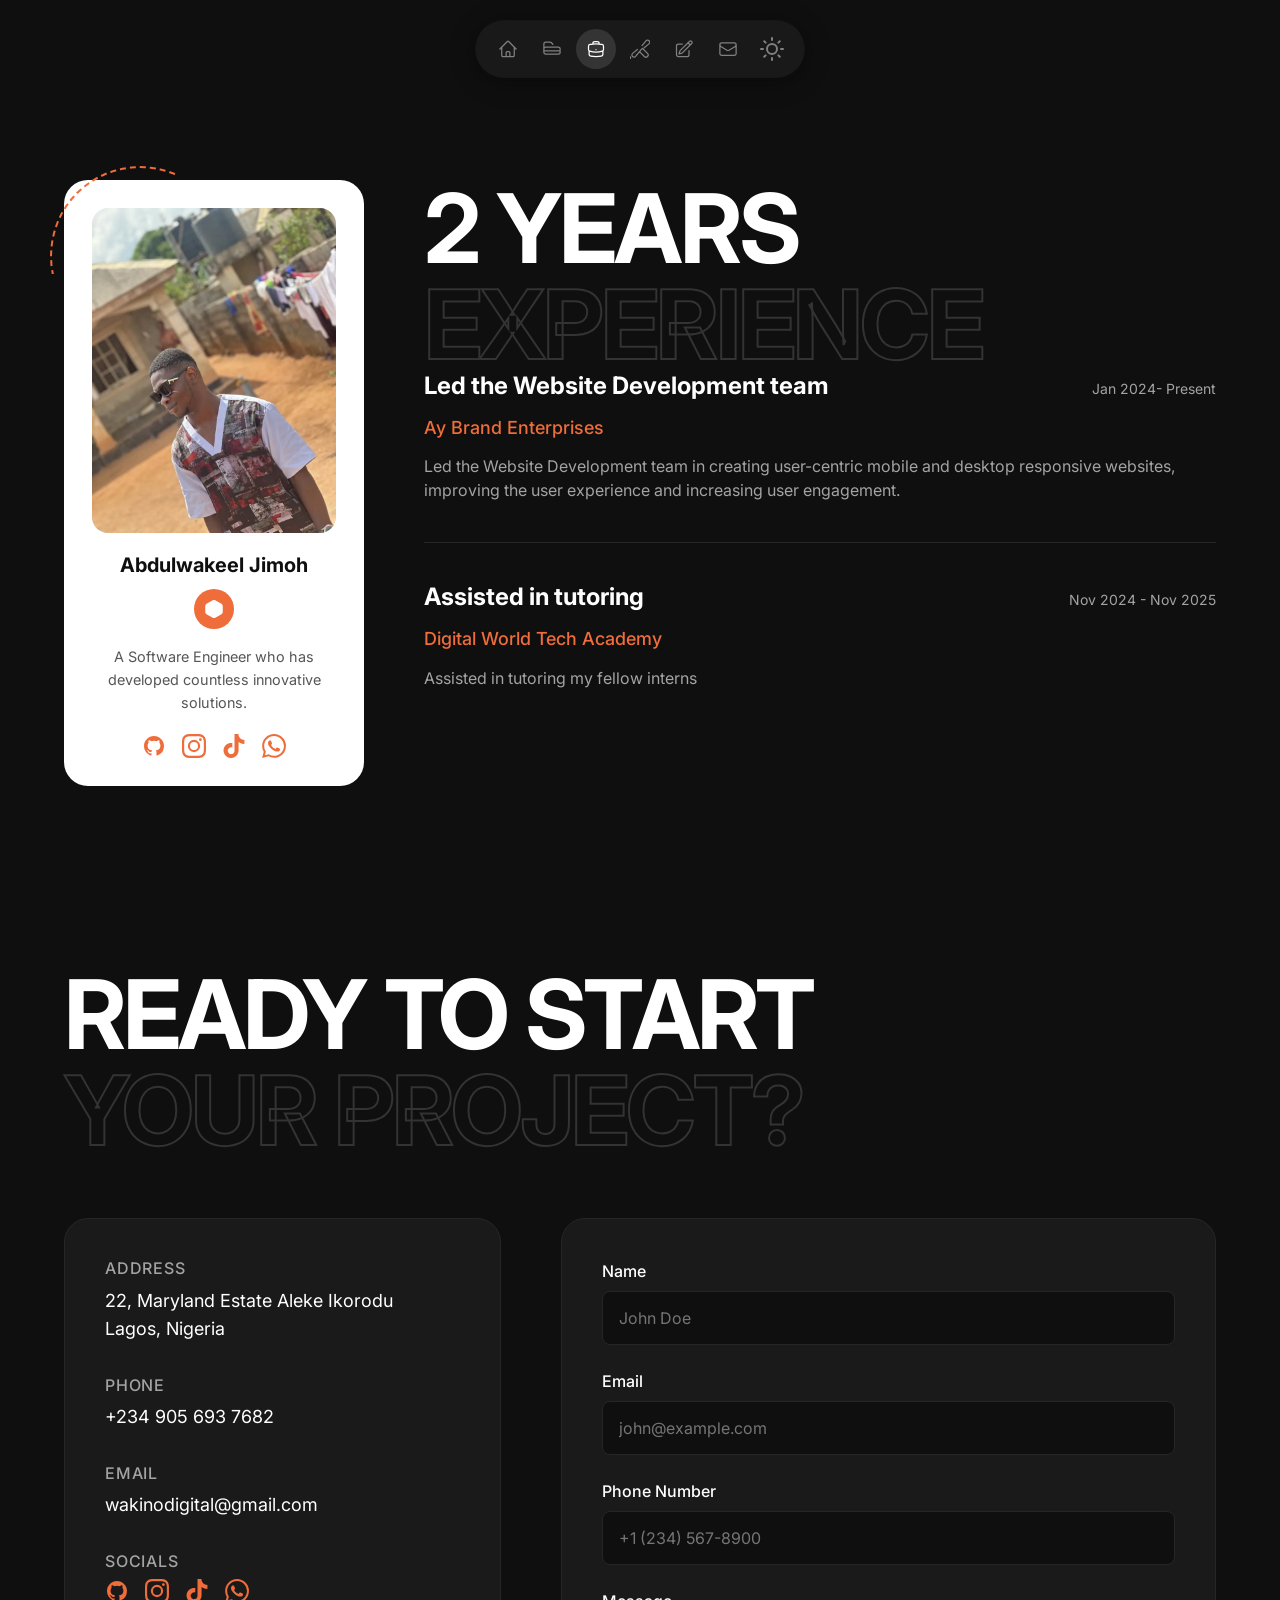
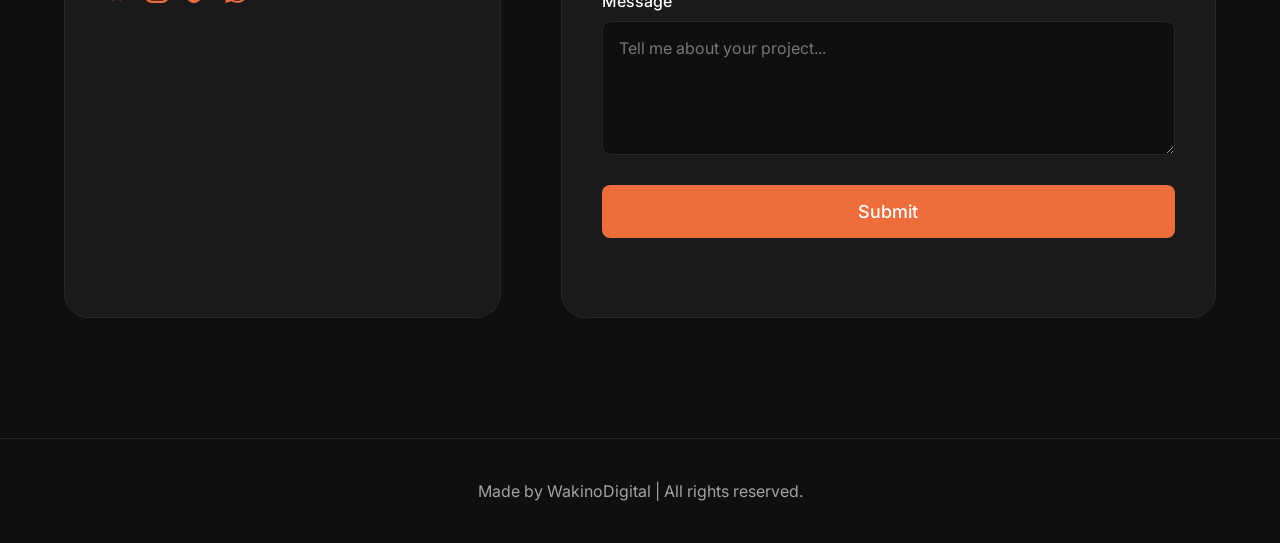
==== commit b0d34876: "feat: add site favicon and update Google Maps embed location across all pages" ====
--- a/experience.html
+++ b/experience.html
@@ -9,6 +9,8 @@
     <link rel="preconnect" href="https://fonts.gstatic.com" crossorigin>
     <link href="https://fonts.googleapis.com/css2?family=Inter:wght@400;500;700&display=swap" rel="stylesheet">
     <link rel="stylesheet" href="style.css">
+    <!-- Favicon -->
+    <link rel="icon" type="image/png" href="image/logo.png">
 </head>
 <body>
     <!-- Preloader -->
@@ -143,7 +145,7 @@
                             </div>
                         </div>
                         <div class="info-map" style="margin-top: auto; padding-top: 16px;">
-                            <iframe src="https://www.google.com/maps/embed?pb=!1m18!1m12!1m3!1d126844.06230489956!2d3.2704257176189955!3d6.540131435216335!2m3!1f0!2f0!3f0!3m2!1i1024!2i768!4f13.1!3m3!1m2!1s0x103b8b285ee45cb5%3A0x17c91979b009f485!2sLagos%2C%20Nigeria!5e0!3m2!1sen!2sus!4v1714013444000!5m2!1sen!2sus" width="100%" height="220" style="border:0; border-radius: 16px; " allowfullscreen="" loading="lazy" referrerpolicy="no-referrer-when-downgrade"></iframe>
+                            <iframe src="https://maps.google.com/maps?q=22,+Maryland+Estate+Aleke+Ikorodu,+Lagos,+Nigeria&t=&z=13&ie=UTF8&iwloc=&output=embed" width="100%" height="220" style="border:0; border-radius: 16px; " allowfullscreen="" loading="lazy" referrerpolicy="no-referrer-when-downgrade"></iframe>
                         </div>
                     </div>
 
